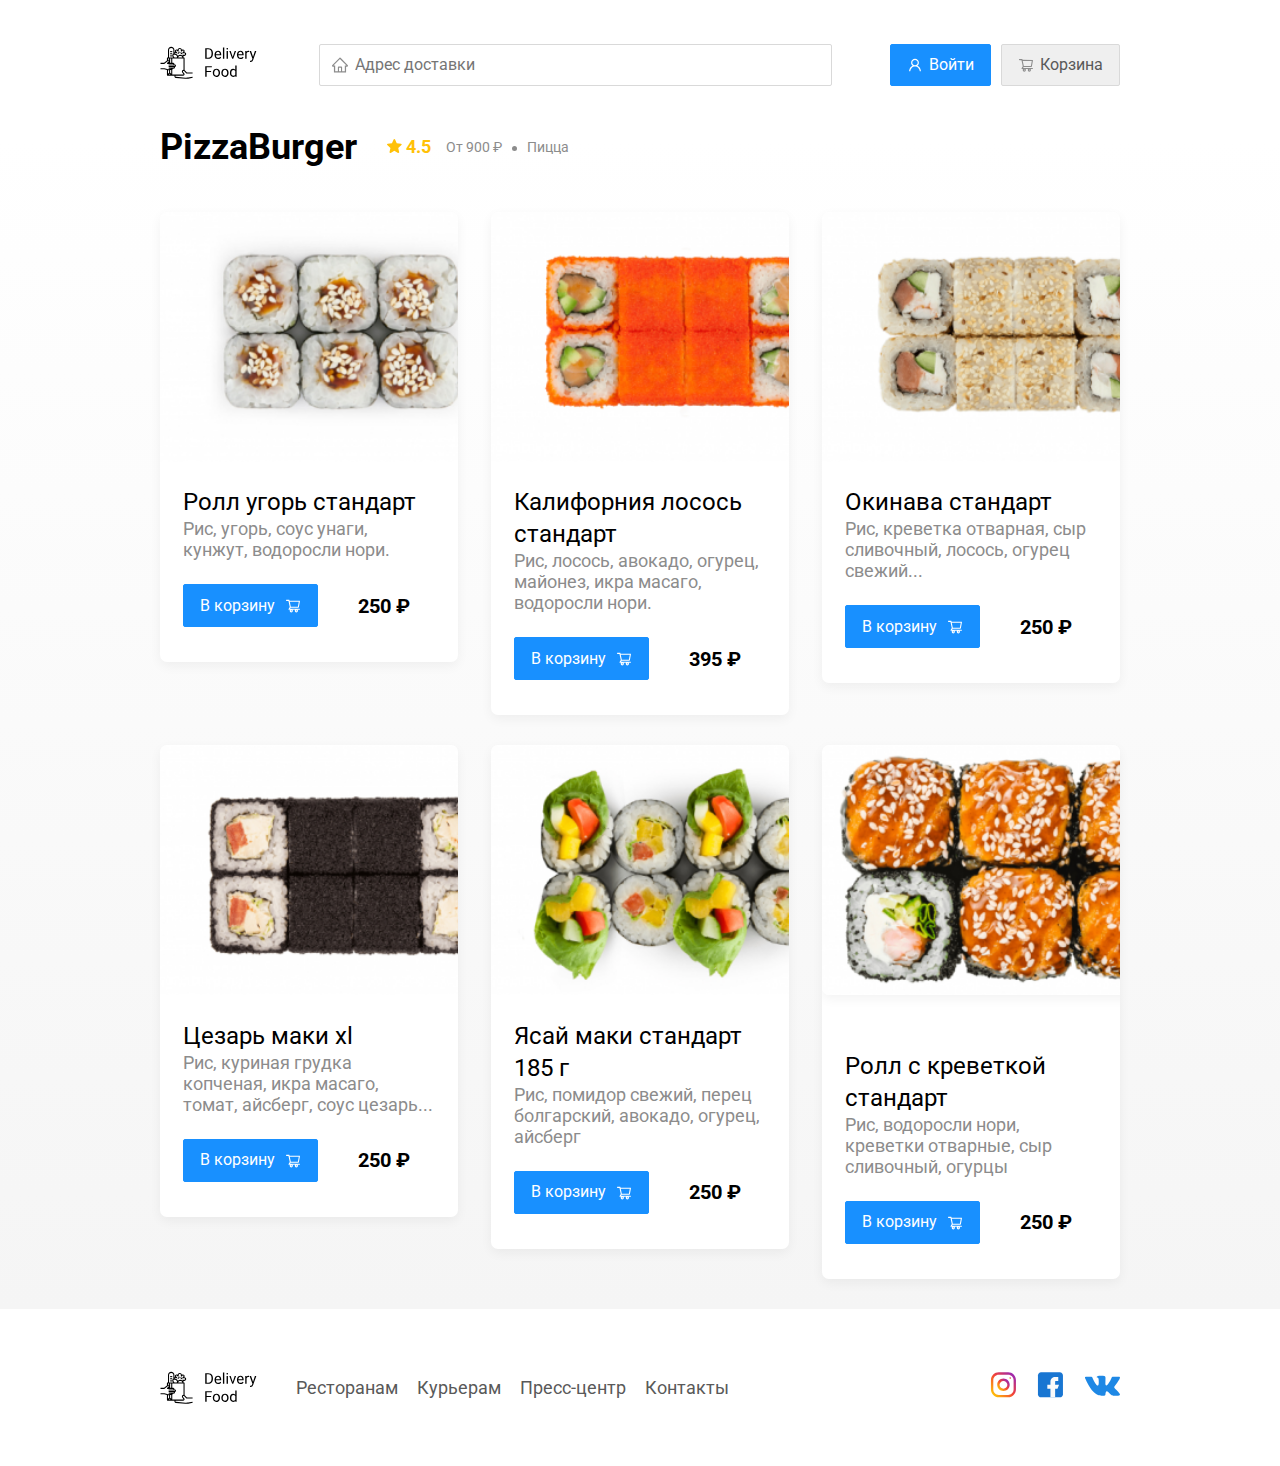
==== restaurant.html @ 7e8fde67 "Add files via upload" ====
<!DOCTYPE html>
<html lang="ru">

<head>
  <meta charset="UTF-8">
  <meta name="viewport" content="width=device-width, initial-scale=1.0">
  <title>PizzaBurger - доставка еды на дом</title>
  <link href="https://fonts.googleapis.com/css2?family=Roboto:wght@400;700&display=swap" rel="stylesheet">
  <link rel="stylesheet" href="css/normalize.css">
  <link rel="stylesheet" href="css/animate.css">
  <link rel="stylesheet" href="css/style.css">
</head>

<body>
  <div class="container">
    <header class="header">
      <a href="index.html" class="logo">
        <img src="img/logo.svg" alt="Logo">
      </a>
      <input type="text" name="text" id="" class="input input-address" placeholder="Адрес доставки">

      <div class="buttons">
        <button class="button button-primary">
          <img src="img/user.svg" alt="user" class="button-icon">
          <span class="button-text">Войти</span>
        </button>
        <button class="button" id="cart-button">
          <img src="img/shopping-cart.svg" alt="cart" class="button-icon">
          <span class="button-text">Корзина</span>
        </button>
      </div>
      <!-- .buttons -->
    </header>
  </div>
  <!-- .container -->

  <main class="main">
    <div class="container">

      <section class="restaurants">
        <div class="section-heading">
          <h2 class="section-title">PizzaBurger</h2>
          <div class="card-info">
            <div class="rating">
              <img src="img/rating.svg" alt="rating" class="rating-star">
              4.5
            </div>
            <div class="price">От 900 ₽</div>
            <div class="category">Пицца</div>
          </div>
          <!-- /.card-info -->
        </div>

        <div class="cards">
          <div class="card wow animate__fadeInUp">
            <img src="img/card-restaurant.png" alt="image" class="card-image">
            <div class="card-text">
              <div class="card-heading">
                <h3 class="card-title card-title-reg">Ролл угорь стандарт</h3>
              </div>
              <!-- /.card-heading -->
              <div class="card-info">
                <div class="ingredients">Рис, угорь, соус унаги, кунжут, водоросли нори.</div>
              </div>
              <!-- /.card-info -->
              <div class="card-buttons">
                <button class="button button-primary">
                  <span class="button-card-text">В корзину</span>
                  <img src="img/shopping-cart-white.svg" alt="shopping-cart" class="button-card-image">
                </button>
                <strong class="card-price-bold">250 ₽</strong>
              </div>
            </div>
            <!-- /.card-text -->
          </div>
          <!-- /.card -->

          <div class="card">
            <img src="img/card-restaurant_2.png" alt="image" class="card-image">
            <div class="card-text">
              <div class="card-heading">
                <h3 class="card-title card-title-reg">Калифорния лосось стандарт</h3>
              </div>
              <!-- /.card-heading -->
              <div class="card-info">
                <div class="ingredients">Рис, лосось, авокадо, огурец, майонез, икра масаго, водоросли нори.</div>
              </div>
              <!-- /.card-info -->
              <div class="card-buttons">
                <button class="button button-primary">
                  <span class="button-card-text">В корзину</span>
                  <img src="img/shopping-cart-white.svg" alt="shopping-cart" class="button-card-image">
                </button>
                <strong class="card-price-bold">395 ₽</strong>
              </div>
            </div>
            <!-- /.card-text -->
          </div>
          <!-- /.card -->

          <div class="card">
            <img src="img/card-restaurant_3.png" alt="image" class="card-image">
            <div class="card-text">
              <div class="card-heading">
                <h3 class="card-title card-title-reg">Окинава стандарт</h3>
              </div>
              <!-- /.card-heading -->
              <div class="card-info">
                <div class="ingredients"> Рис, креветка отварная, сыр сливочный, лосось, огурец свежий...</div>
              </div>
              <!-- /.card-info -->
              <div class="card-buttons">
                <button class="button button-primary">
                  <span class="button-card-text">В корзину</span>
                  <img src="img/shopping-cart-white.svg" alt="shopping-cart" class="button-card-image">
                </button>
                <strong class="card-price-bold">250 ₽</strong>
              </div>
            </div>
            <!-- /.card-text -->
          </div>
          <!-- /.card -->

          <div class="card wow animate__fadeInUp" data-wow-delay="0.2s">
            <img src="img/card-restaurant_4.png" alt="image" class="card-image">
            <div class="card-text">
              <div class="card-heading">
                <h3 class="card-title card-title-reg">Цезарь маки хl</h3>
              </div>
              <!-- /.card-heading -->
              <div class="card-info">
                <div class="ingredients">Рис, куриная грудка копченая, икра масаго, томат, айсберг, соус цезарь...
                </div>
              </div>
              <!-- /.card-info -->
              <div class="card-buttons">
                <button class="button button-primary">
                  <span class="button-card-text">В корзину</span>
                  <img src="img/shopping-cart-white.svg" alt="shopping-cart" class="button-card-image">
                </button>
                <strong class="card-price-bold">250 ₽</strong>
              </div>
            </div>
            <!-- /.card-text -->
          </div>
          <!-- /.card -->

          <div class="card wow animate__fadeInUp" data-wow-delay="0.4s">
            <img src="img/card-restaurant_5.png" alt="image" class="card-image">
            <div class="card-text">
              <div class="card-heading">
                <h3 class="card-title card-title-reg">Ясай маки стандарт 185 г</h3>
              </div>
              <!-- /.card-heading -->
              <div class="card-info">
                <div class="ingredients">Рис, помидор свежий, перец болгарский, авокадо, огурец, айсберг</div>
              </div>
              <!-- /.card-info -->
              <div class="card-buttons">
                <button class="button button-primary">
                  <span class="button-card-text">В корзину</span>
                  <img src="img/shopping-cart-white.svg" alt="shopping-cart" class="button-card-image">
                </button>
                <strong class="card-price-bold">250 ₽</strong>
              </div>
            </div>
            <!-- /.card-text -->
          </div>
          <!-- /.card -->

          <div class="card wow animate__fadeInUp" data-wow-delay="0.6s">
            <img src="img/card-restaurant_6.png" alt="image" class="card-image card ">
            <div class="card-text">
              <div class="card-heading">
                <h3 class="card-title card-title-reg">Ролл с креветкой стандарт</h3>
              </div>
              <!-- /.card-heading -->
              <div class="card-info">
                <div class="ingredients">Рис, водоросли нори, креветки отварные, сыр сливочный, огурцы</div>
              </div>
              <!-- /.card-info -->
              <div class="card-buttons">
                <button class="button button-primary">
                  <span class="button-card-text">В корзину</span>
                  <img src="img/shopping-cart-white.svg" alt="shopping-cart" class="button-card-image">
                </button>
                <strong class="card-price-bold">250 ₽</strong>
              </div>
            </div>
            <!-- /.card-text -->
          </div>
          <!-- /.card -->
        </div>
        <!-- /.cards -->
      </section>
    </div>
  </main>

  <footer class="footer">
    <div class="container">
      <div class="footer-block">
        <img src="img/logo.svg" alt="Logo" class="logo footer-logo">
        <nav class="footer-nav">
          <a href="#" class="footer-link">Ресторанам </a>
          <a href="#" class="footer-link">Курьерам</a>
          <a href="#" class="footer-link">Пресс-центр</a>
          <a href="#" class="footer-link">Контакты</a>
        </nav>

        <div class="social-links">
          <a href="#" class="social-link"><img src="img/instagram.svg" alt="instagram"></a>
          <a href="#" class="social-link"><img src="img/fb.svg" alt="fb"></a>
          <a href="#" class="social-link"><img src="img/vk.svg" alt="vk"></a>
        </div>
        <!-- /.social-links -->
      </div>
    </div>
  </footer>

  <div class="modal">
    <div class="modal-dialog">
      <div class="modal-header">
        <h3 class="modal-title">Корзина</h3>
        <button class="close">&times;</button>
      </div>
      <!-- /.modal-header -->

      <div class="model-body">
        <div class="food-row">
          <span class="food-name">
            Ролл угорь стандарт
          </span>
          <strong class="food-price">250 ₽</strong>
          <div class="food-counter">
            <button class="counter-button">-</button>
            <span class="counter">1</span>
            <button class="counter-button">+</button>
          </div>
        </div>
        <!-- /.foods row -->
        <div class="food-row">
          <span class="food-name">
            Ролл угорь стандарт
          </span>
          <strong class="food-price">250 ₽</strong>
          <div class="food-counter">
            <button class="counter-button">-</button>
            <span class="counter">1</span>
            <button class="counter-button">+</button>
          </div>
        </div>
        <!-- /.foods row -->
        <div class="food-row">
          <span class="food-name">
            Ролл угорь стандарт
          </span>
          <strong class="food-price">250 ₽</strong>
          <div class="food-counter">
            <button class="counter-button">-</button>
            <span class="counter">1</span>
            <button class="counter-button">+</button>
          </div>
        </div>
        <!-- /.foods row -->
        <div class="food-row">
          <span class="food-name">
            Ролл угорь стандарт
          </span>
          <strong class="food-price">250 ₽</strong>
          <div class="food-counter">
            <button class="counter-button">-</button>
            <span class="counter">1</span>
            <button class="counter-button">+</button>
          </div>
        </div>
        <!-- /.foods row -->
        <div class="food-row">
          <span class="food-name">
            Ролл угорь стандарт
          </span>
          <strong class="food-price">250 ₽</strong>
          <div class="food-counter">
            <button class="counter-button">-</button>
            <span class="counter">1</span>
            <button class="counter-button">+</button>
          </div>
        </div>
        <!-- /.foods row -->
      </div>
      <!-- /.modal-body -->
      <div class="modal-footer">
        <span class="modal-pricetag">1250 ₽</span>
        <div class="footer-buttons">
          <button class="button button-primary">Оформить заказ</button>
          <button class="button">Отмена</button>
        </div>
      </div>
    </div>
    <!-- /.modal-dialog -->
  </div>
  <!-- /.modal -->

  <script src="js/wow.min.js"></script>
  <script src="js/main.js"></script>
</body>

</html>
---- css/style.css ----
* {
  box-sizing: border-box;
}

body {
  font-family: 'Roboto', sans-serif;
  padding-top: 44px;
}

.container {
  max-width: 1200px;
  margin: auto;
}

.header {
  display: flex;
  align-items: center;
  justify-content: space-between;
  margin-bottom: 40px;
}

.input {
  background: #FFFFFF;
  border: 1px solid #D9D9D9;
  border-radius: 2px;
  font-size: 16px;
  line-height: 24px;
  padding: 8px;
  padding-left: 35px;
  background-repeat: no-repeat;
  background-position: left 11px center;
}

.input-address {
  flex: 0.8;
  background-image: url(../img/home.svg);
}

.input-search {
  background-image: url(../img/search.svg);
  width: 300px;
  margin-left: auto;
}

.buttons {
  display: flex;
  align-items: center;
}

.button {
  display: flex;
  align-items: center;
  padding: 8px 16px;
  border: 1px solid #D9D9D9;
  box-sizing: border-box;
  box-shadow: 0px 0px 2px rgba(0, 0, 0, 0.0015);
  border-radius: 2px;
  color: #595959;
  font-size: 16px;
  line-height: 24px;
}

.button-primary {
  background: #1890FF;
  border-radius: 2px;
  border: 1px solid #1890ff;
  color: #fff;
  margin-right: 10px;
}

.button-icon {
  margin-right: 6px;
}

.button-card-text {
  margin-right: 10px;
}

.promo-title {
  font-style: normal;
  font-weight: bold;
  font-size: 39px;
  line-height: 46px;
  color: #302C34;
}

.promo-text {
  font-style: normal;
  font-weight: normal;
  font-size: 24px;
  line-height: 28px;
  color: #302C34;
  max-width: 538px;
}

.promo {
  box-shadow: 0px 7px 12px rgba(158, 158, 163, 0.1);
  background: #FFF1B8 url(../img/promo-image.png) no-repeat top -100px right -247px / 924px;
  border-radius: 10px;
  padding: 68px 70px;
  margin-bottom: 56px;
}

.section-heading {
  display: flex;
  align-items: center;
  margin-bottom: 44px;
}

.main {
  background: linear-gradient(180deg, rgba(245, 245, 245, 0) 1.04%, #F5F5F5 100%);
}

.section-title {
  font-style: normal;
  font-weight: bold;
  font-size: 36px;
  line-height: 42px;
  margin: 0;
  color: #000000;
  margin-right: 30px;
}

.cards {
  display: flex;
  align-items: flex-start;
  justify-content: space-between;
  flex-wrap: wrap;
}

.card {
  background: #FFFFFF;
  box-shadow: 0px 4px 12px rgba(0, 0, 0, 0.05);
  border-radius: 7px;
  overflow: hidden;
  margin-bottom: 30px;
  flex-basis: 31%;
  text-decoration: none;
}

.card-image {
  width: 384px;
  height: 250px;
  object-fit: cover;
}

.card-text {
  padding-top: 20px;
  padding-bottom: 35px;
  padding-left: 23px;
  padding-right: 23px;
}

.card-heading {
  display: flex;
  align-items: center;
  justify-content: space-between;
}

.card-title {
  margin: 0;
  font-style: normal;
  font-weight: bold;
  font-size: 24px;
  line-height: 32px;
}

.card-title-reg {
  font-weight: 400;
}

.card-tag {
  font-style: normal;
  font-weight: normal;
  font-size: 12px;
  line-height: 20px;
  color: #ffffff;
  background: #262626;
  border-radius: 2px;
  padding: 1px 8px;
}

.card-info {
  display: flex;
  align-items: center;
  flex-wrap: wrap;
}

.card-buttons {
  display: flex;
  align-items: center;
  margin-top: 24px;
}

.card-price-bold {
  font-weight: bold;
  font-size: 20px;
  line-height: 32px;
  margin-left: 30px;
}

.rating {
  margin-right: 26px;
  color: #FFC107;
  font-weight: bold;
  font-size: 18px;
  line-height: 32px;
}

.price,
.category {
  font-size: 18px;
  line-height: 32px;
  color: #8C8C8C;
}

.price {
  margin-right: 10px;
}

.ingredients {
  font-size: 18px;
  line-height: 21px;
  color: #8C8C8C;
}

.category {
  text-overflow: ellipsis;
  overflow: hidden;
  white-space: nowrap;
  max-width: 150px;
}

.price::after {
  content: "";
  width: 5px;
  height: 5px;
  background-color: #8C8C8C;
  display: inline-block;
  vertical-align: middle;
  border-radius: 50%;
  margin-left: 10px;
}

.footer {
  padding: 60px 0;
}

.footer-block {
  display: flex;
  align-items: center;
  justify-content: space-between;
}

.footer-nav {
  margin-right: auto;
  margin-left: 35px;
}

.footer-link {
  display: inline-block;
  color: #595959;
  text-decoration: none;
  font-size: 18px;
  line-height: 21px;
}

.footer-link:not(:last-child) {
  margin-right: 15px;
}

.social-links {
  display: flex;
  align-items: center;
}

.social-link:not(:last-child) {
  margin-right: 21px;
}

.modal {
  position: fixed;
  left: 0;
  top: 0;
  width: 100%;
  height: 100%;
  background: rgba(0, 0, 0, 0.4);
  display: none;
}

.is-open {
  display: flex;
}

.modal-dialog {
  max-width: 780px;
  width: 95%;
  background: #FFFFFF;
  border-radius: 5px;
  margin: auto;
  padding: 40px 45px;
}

.modal-header {
  display: flex;
  align-items: center;
  justify-content: space-between;
  margin-bottom: 45px;
}

.modal-title {
  margin: 0;
  font-weight: bold;
  font-size: 36px;
  line-height: 42px;
}

.close {
  font-size: 36px;
  border: none;
  background-color: transparent;
}

.modal-body {
  margin-bottom: 52px;
}

.food-row {
  display: flex;
  align-items: flex-start;
  justify-content: space-between;
  padding-bottom: 8px;
  border-bottom: 1px solid #D9D9D9;
  margin-bottom: 15px;
}

.food-name {
  font-weight: normal;
  font-size: 18px;
  line-height: 32px;
}

.food-price {
  margin-left: auto;
  margin-right: 47px;
  font-weight: bold;
  font-size: 20px;
  line-height: 32px;
}

.food-counter {
  display: flex;
  align-items: center;
}

.counter-button {
  display: flex;
  align-items: center;
  justify-content: center;
  width: 39px;
  height: 32px;
  background: #FFFFFF;
  border: 1px solid #40A9FF;
  box-sizing: border-box;
  border-radius: 2px;
  font-size: 14px;
  line-height: 22px;
  color: #40A9FF;
}

.counter {
  font-size: 16px;
  line-height: 24px;
  margin-left: 10px;
  margin-right: 10px;
}

.modal-footer {
  display: flex;
  align-items: center;
  justify-content: space-between;
}

.footer-buttons {
  display: flex;
  align-items: center;
}

.modal-pricetag {
  background: #262626;
  border-radius: 5px;
  color: #fff;
  padding: 15px 20px;
  font-size: 20px;
  line-height: 23px;
}


@media (max-width: 1366px) {
  .container {
    max-width: 960px;
  }

  .promo {
    background-position: center right -300px;
    background-size: 750px;
  }

  .rating {
    margin-right: 15px;
  }

  .category,
  .price {
    font-size: 14px;
  }
}

@media (max-width: 992px) {
  .container {
    max-width: 750px;
  }

  .promo {
    padding: 50px;
    background-size: 500px;
    background-position: center right -200px;
  }

  .promo-text {
    font-style: 18px;
    max-width: 400px;
  }

  .card {
    flex-basis: 49%;
  }

  .footer-link {
    font-size: 16px;
  }
}

@media (max-width: 768px) {
  .container {
    max-width: 560px;
  }

  .card-info {
    flex-wrap: wrap;
  }

  .card .rating {
    flex-basis: 100%;
  }

  .card-title {
    font-size: 18px;
  }

  .promo {
    background-size: 400px;
    background-position: bottom 50px right -200px;
  }

  .promo-title {
    font-size: 24px;
    line-height: 1.4;
  }

  .promo-text {
    margin-top: 0;
  }
}

@media (max-width: 578px) {
  .container {
    width: 90%;
  }

  .header {
    flex-wrap: wrap;
  }

  .input-address {
    margin-top: 15px;
    order: 5;
    flex: 1;
  }

  .promo {
    background-image: none;
  }

  .promo-title {
    margin-bottom: 10px;
  }

  .section-title {
    font-size: 20px;
  }

  .card {
    flex-basis: 100%;
  }

  .card-image {
    width: 100%;
  }

  .footer-block {
    align-items: flex-start;
  }

  .footer-nav {
    margin-left: 0;
    margin-right: 0;
    order: 0;
    display: flex;
    flex-direction: column;
  }

  .footer-logo {
    margin-right: 15px;
    order: 1;
  }

  .social-links {
    order: 2;
  }
}

@media (max-width: 480px) {
  .button-text {
    display: none;
  }

  .button-icon {
    margin: 0;
  }

  .button {
    min-height: 40px;
  }

  .promo {
    padding: 20px;
  }

  .section-heading {
    flex-wrap: wrap;
  }

  .footer-block {
    flex-wrap: wrap;
    flex-direction: column;
    align-items: center;
  }

  .footer-logo {
    order: 0;
    margin-bottom: 20px;
  }

  .footer-nav {
    margin-bottom: 20px;
    text-align: center;
  }

  .footer-link:not(:last-child) {
    margin-right: 0;
  }
}
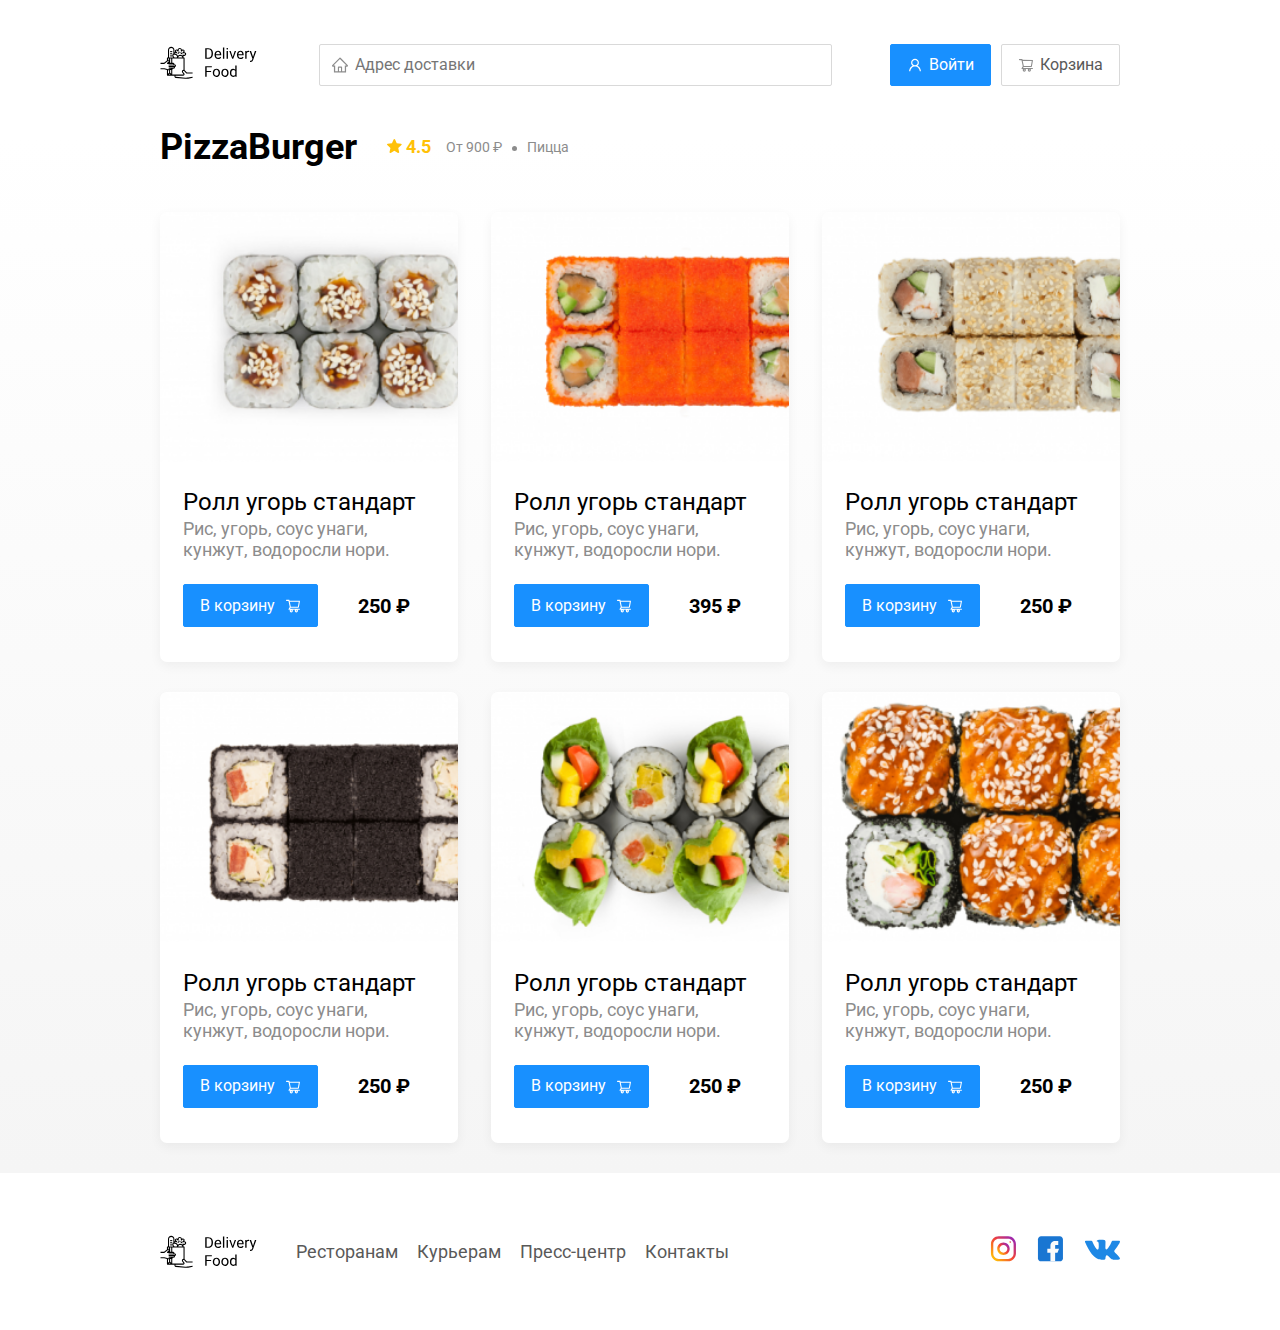
==== commit 07edb49e: "Add files via upload" ====
--- a/restaurant.html
+++ b/restaurant.html
@@ -7,7 +7,6 @@
   <title>PizzaBurger - доставка еды на дом</title>
   <link href="https://fonts.googleapis.com/css2?family=Roboto:wght@400;700&display=swap" rel="stylesheet">
   <link rel="stylesheet" href="css/normalize.css">
-  <link rel="stylesheet" href="css/animate.css">
   <link rel="stylesheet" href="css/style.css">
 </head>
 
@@ -79,11 +78,11 @@
             <img src="img/card-restaurant_2.png" alt="image" class="card-image">
             <div class="card-text">
               <div class="card-heading">
-                <h3 class="card-title card-title-reg">Калифорния лосось стандарт</h3>
-              </div>
-              <!-- /.card-heading -->
-              <div class="card-info">
-                <div class="ingredients">Рис, лосось, авокадо, огурец, майонез, икра масаго, водоросли нори.</div>
+                <h3 class="card-title card-title-reg">Ролл угорь стандарт</h3>
+              </div>
+              <!-- /.card-heading -->
+              <div class="card-info">
+                <div class="ingredients">Рис, угорь, соус унаги, кунжут, водоросли нори.</div>
               </div>
               <!-- /.card-info -->
               <div class="card-buttons">
@@ -102,11 +101,11 @@
             <img src="img/card-restaurant_3.png" alt="image" class="card-image">
             <div class="card-text">
               <div class="card-heading">
-                <h3 class="card-title card-title-reg">Окинава стандарт</h3>
-              </div>
-              <!-- /.card-heading -->
-              <div class="card-info">
-                <div class="ingredients"> Рис, креветка отварная, сыр сливочный, лосось, огурец свежий...</div>
+                <h3 class="card-title card-title-reg">Ролл угорь стандарт</h3>
+              </div>
+              <!-- /.card-heading -->
+              <div class="card-info">
+                <div class="ingredients"> Рис, угорь, соус унаги, кунжут, водоросли нори.</div>
               </div>
               <!-- /.card-info -->
               <div class="card-buttons">
@@ -125,11 +124,11 @@
             <img src="img/card-restaurant_4.png" alt="image" class="card-image">
             <div class="card-text">
               <div class="card-heading">
-                <h3 class="card-title card-title-reg">Цезарь маки хl</h3>
-              </div>
-              <!-- /.card-heading -->
-              <div class="card-info">
-                <div class="ingredients">Рис, куриная грудка копченая, икра масаго, томат, айсберг, соус цезарь...
+                <h3 class="card-title card-title-reg">Ролл угорь стандарт</h3>
+              </div>
+              <!-- /.card-heading -->
+              <div class="card-info">
+                <div class="ingredients">Рис, угорь, соус унаги, кунжут, водоросли нори.
                 </div>
               </div>
               <!-- /.card-info -->
@@ -149,11 +148,11 @@
             <img src="img/card-restaurant_5.png" alt="image" class="card-image">
             <div class="card-text">
               <div class="card-heading">
-                <h3 class="card-title card-title-reg">Ясай маки стандарт 185 г</h3>
-              </div>
-              <!-- /.card-heading -->
-              <div class="card-info">
-                <div class="ingredients">Рис, помидор свежий, перец болгарский, авокадо, огурец, айсберг</div>
+                <h3 class="card-title card-title-reg">Ролл угорь стандарт</h3>
+              </div>
+              <!-- /.card-heading -->
+              <div class="card-info">
+                <div class="ingredients">Рис, угорь, соус унаги, кунжут, водоросли нори.</div>
               </div>
               <!-- /.card-info -->
               <div class="card-buttons">
@@ -169,14 +168,14 @@
           <!-- /.card -->
 
           <div class="card wow animate__fadeInUp" data-wow-delay="0.6s">
-            <img src="img/card-restaurant_6.png" alt="image" class="card-image card ">
-            <div class="card-text">
-              <div class="card-heading">
-                <h3 class="card-title card-title-reg">Ролл с креветкой стандарт</h3>
-              </div>
-              <!-- /.card-heading -->
-              <div class="card-info">
-                <div class="ingredients">Рис, водоросли нори, креветки отварные, сыр сливочный, огурцы</div>
+            <img src="img/card-restaurant_6.png" alt="image" class="card-image">
+            <div class="card-text">
+              <div class="card-heading">
+                <h3 class="card-title card-title-reg">Ролл угорь стандарт</h3>
+              </div>
+              <!-- /.card-heading -->
+              <div class="card-info">
+                <div class="ingredients">Рис, угорь, соус унаги, кунжут, водоросли нори.</div>
               </div>
               <!-- /.card-info -->
               <div class="card-buttons">
@@ -300,7 +299,6 @@
   </div>
   <!-- /.modal -->
 
-  <script src="js/wow.min.js"></script>
   <script src="js/main.js"></script>
 </body>
 
--- a/css/style.css
+++ b/css/style.css
@@ -58,7 +58,10 @@
   color: #595959;
   font-size: 16px;
   line-height: 24px;
-}
+  background: #fff;
+}
+
+
 
 .button-primary {
   background: #1890FF;
@@ -163,6 +166,7 @@
   font-weight: bold;
   font-size: 24px;
   line-height: 32px;
+  color: #000000;
 }
 
 .card-title-reg {
@@ -184,6 +188,9 @@
   display: flex;
   align-items: center;
   flex-wrap: wrap;
+
+  text-overflow: ellipsis;
+  /* Добавляем многоточие */
 }
 
 .card-buttons {
